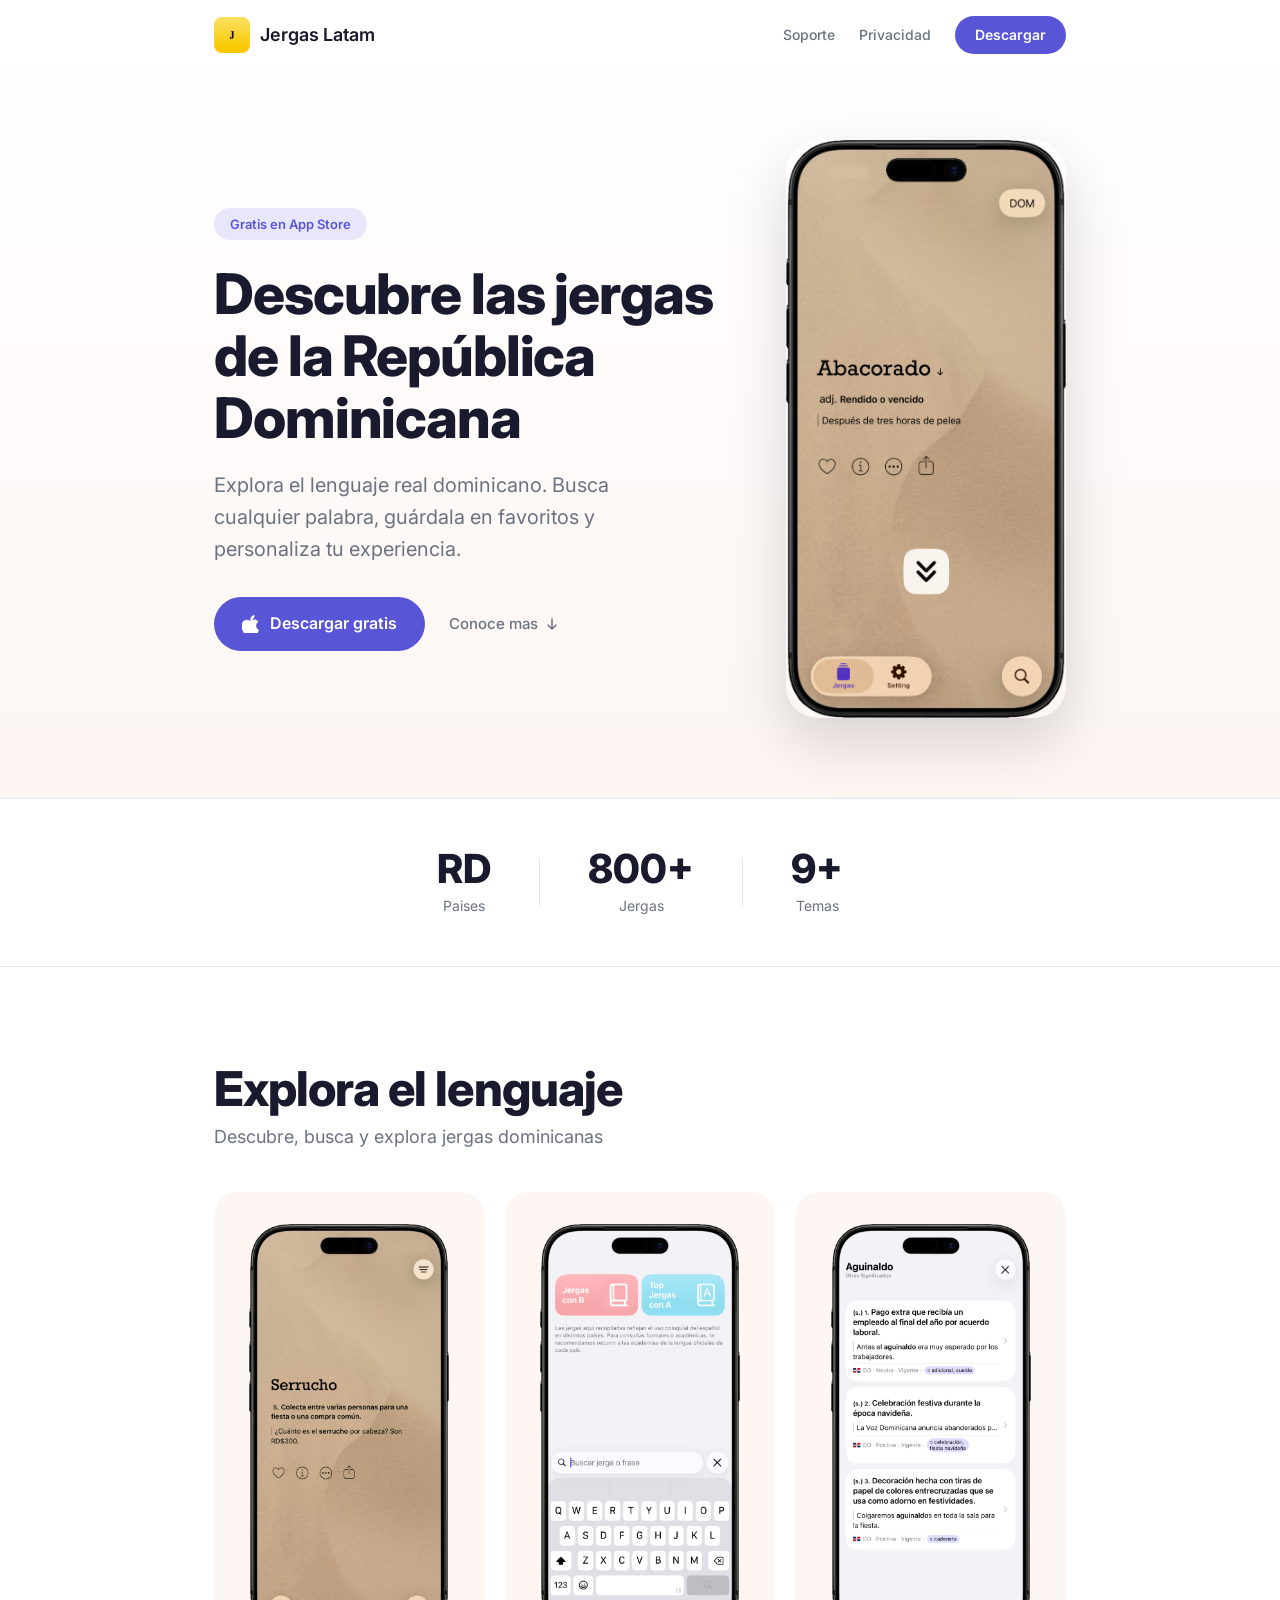
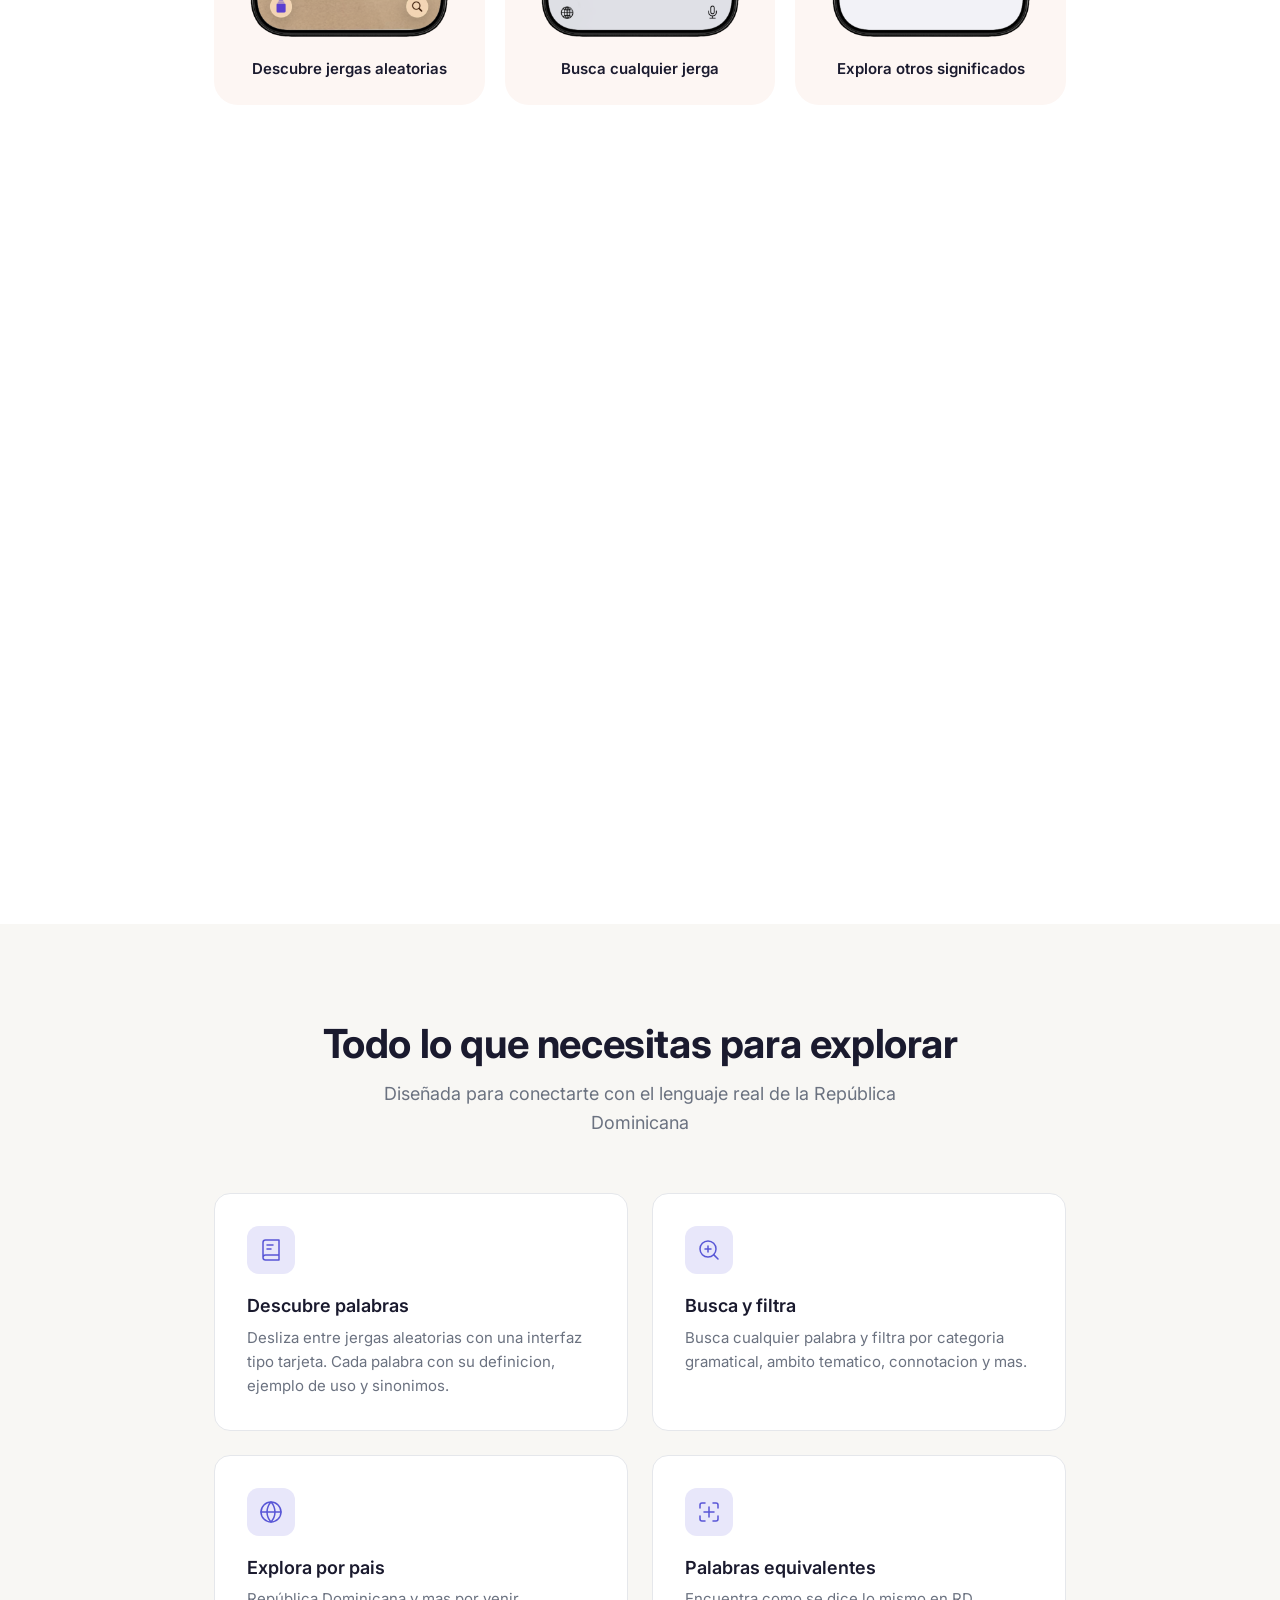
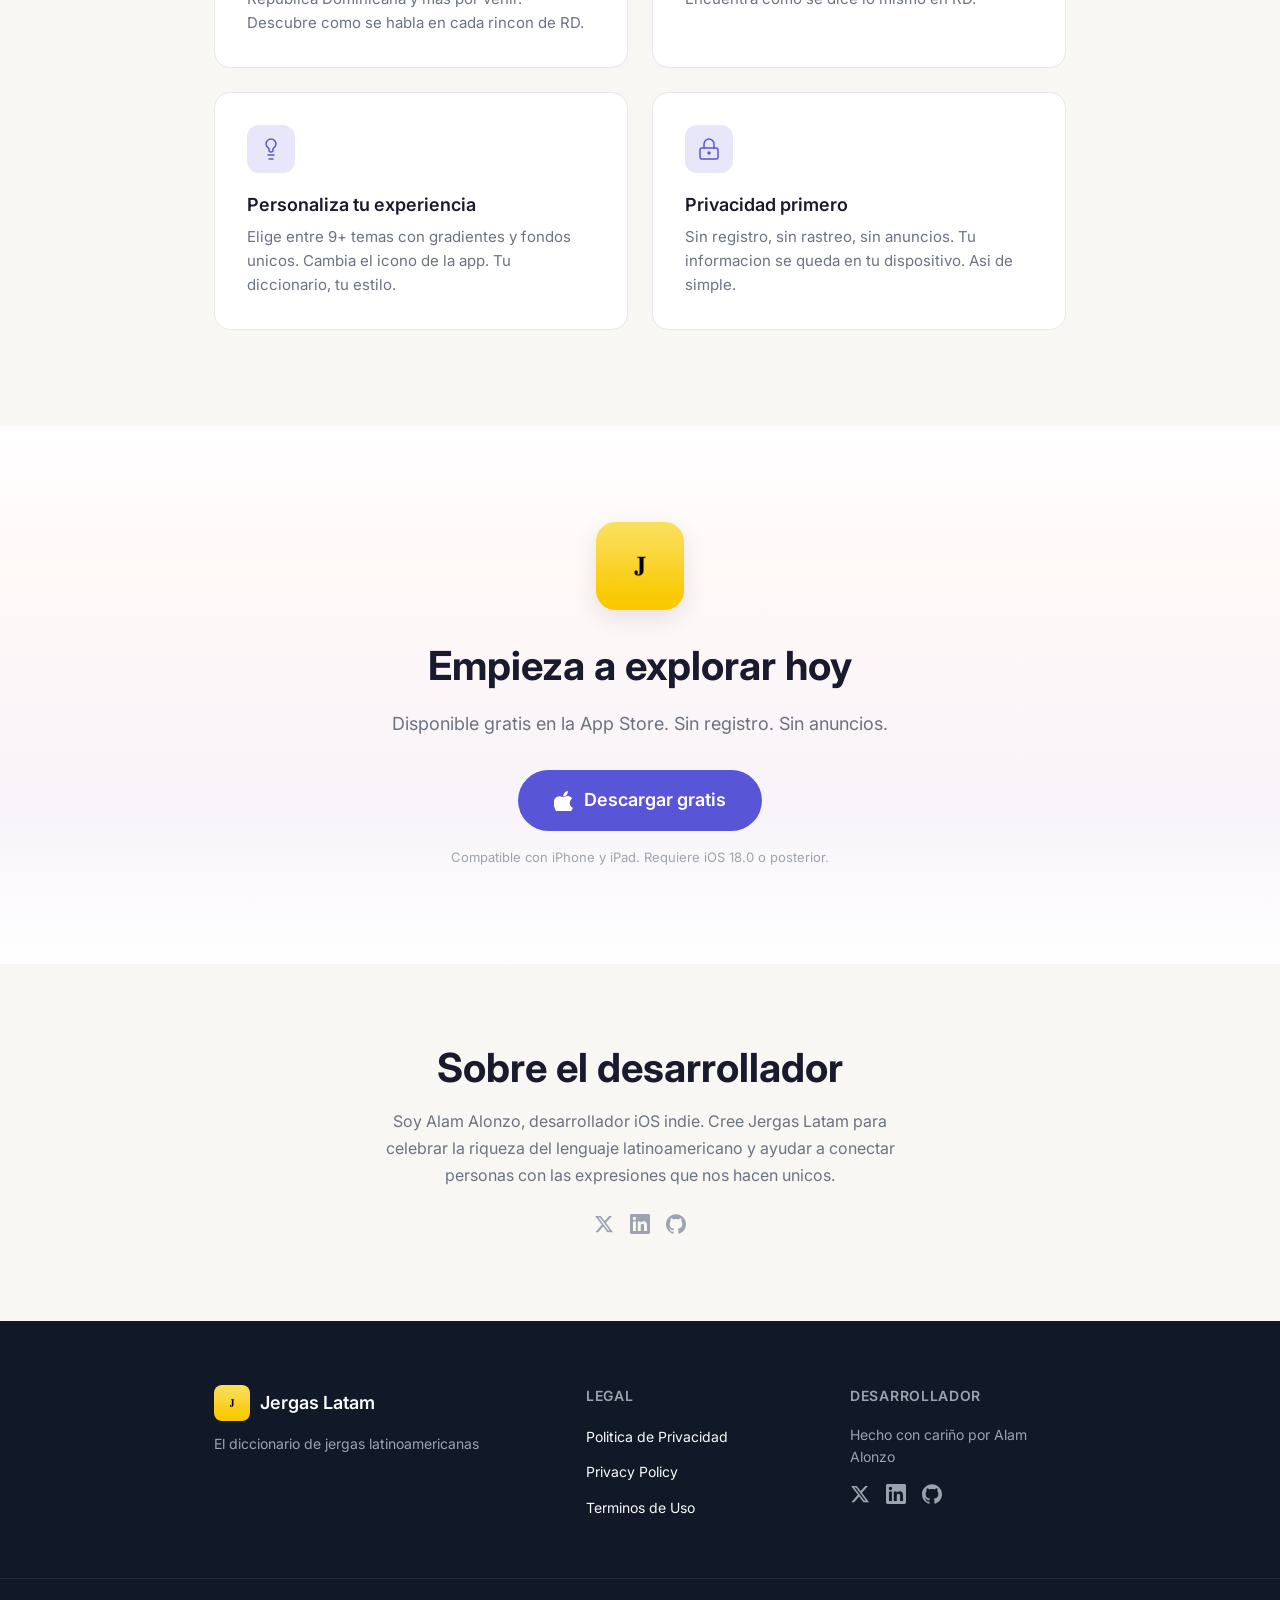
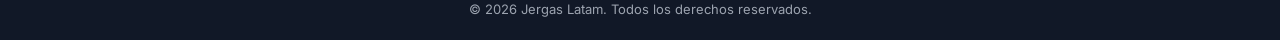
==== index.html @ 72bf976c "Add files via upload" ====
<!DOCTYPE html>
<html lang="es">
<head>
  <meta charset="UTF-8">
  <meta name="viewport" content="width=device-width, initial-scale=1.0">

  <title>Jergas Latam - Diccionario de Jergas Latinoamericanas para iOS</title>
  <meta name="description" content="Descubre las jergas y expresiones de la República Dominicana. Busca, explora y guarda tus palabras favoritas. Gratis en App Store.">
  <meta name="keywords" content="jergas, slang, latinoamerica, diccionario, dominicana, mexico, colombia, espanol, app, iOS">
  <meta name="author" content="Alam Alonzo">
  <link rel="canonical" href="https://jerga.app/">

  <!-- Open Graph -->
  <meta property="og:type" content="website">
  <meta property="og:url" content="https://jerga.app/">
  <meta property="og:title" content="Jergas Latam - Diccionario de Jergas Dominicanas">
  <meta property="og:description" content="Explora las jergas y expresiones de la República Dominicana. Disponible gratis en App Store.">
  <meta property="og:image" content="https://jerga.app/assets/images/app-icon.png">
  <meta property="og:locale" content="es_LA">

  <!-- Twitter Card -->
  <meta name="twitter:card" content="summary_large_image">
  <meta name="twitter:site" content="@AlamAlonzo">
  <meta name="twitter:title" content="Jergas Latam - Diccionario de Jergas Dominicanas">
  <meta name="twitter:description" content="Explora las jergas y expresiones de la República Dominicana.">
  <meta name="twitter:image" content="https://jerga.app/assets/images/app-icon.png">

  <!-- Apple Smart App Banner (reemplazar TU_APP_ID cuando este publicada) -->
  <!-- <meta name="apple-itunes-app" content="app-id=TU_APP_ID"> -->

  <!-- Favicon -->
  <link rel="icon" type="image/png" href="assets/images/favicon.png">
  <link rel="apple-touch-icon" sizes="180x180" href="assets/images/apple-touch-icon.png">

  <!-- Fonts -->
  <link rel="preconnect" href="https://fonts.googleapis.com">
  <link rel="preconnect" href="https://fonts.gstatic.com" crossorigin>
  <link href="https://fonts.googleapis.com/css2?family=Inter:wght@400;500;600;700;800&display=swap" rel="stylesheet">

  <!-- Styles -->
  <link rel="stylesheet" href="assets/css/style.css">

  <!-- JSON-LD Structured Data -->
  <script type="application/ld+json">
  {
    "@context": "https://schema.org",
    "@type": "MobileApplication",
    "name": "Jergas Latam",
    "operatingSystem": "iOS 18.0+",
    "applicationCategory": "EducationApplication",
    "description": "Diccionario de jergas latinoamericanas. Descubre expresiones de Republica Dominicana, Mexico, Colombia y mas.",
    "offers": {
      "@type": "Offer",
      "price": "0",
      "priceCurrency": "USD"
    },
    "author": {
      "@type": "Person",
      "name": "Alam Alonzo"
    }
  }
  </script>
</head>
<body>

  <!-- ===== NAVBAR ===== -->
  <nav class="navbar" id="navbar">
    <div class="container navbar-inner">
      <a href="/" class="nav-brand">
        <img src="assets/images/app-icon.png" alt="Jergas Latam" class="nav-icon">
        <span>Jergas Latam</span>
      </a>
      <div class="nav-right">
        <a href="https://jergaapp.userjot.com/" target="_blank" class="nav-link">Soporte</a>
        <a href="privacy-policy-es.html" class="nav-link">Privacidad</a>
        <a href="#descargar" class="btn btn-primary btn-sm">Descargar</a>
      </div>
    </div>
  </nav>

  <!-- ===== HERO ===== -->
  <section class="hero" id="inicio">
    <div class="container hero-inner">
      <div class="hero-text">
        <span class="badge">Gratis en App Store</span>
        <h1>Descubre las jergas de la República Dominicana</h1>
        <p class="hero-subtitle">
          Explora el lenguaje real dominicano. Busca cualquier palabra, guárdala en favoritos y personaliza tu experiencia.
        </p>
        <div class="hero-cta">
          <a href="#descargar" class="btn-capsule" aria-label="Descargar en App Store">
            <svg width="18" height="18" viewBox="0 0 24 24" fill="currentColor"><path d="M18.9 14.3C18.9 10.8 21.7 9.1 21.8 9c-1.7-2.5-4.3-2.8-5.2-2.9-2.2-.2-4.3 1.3-5.4 1.3s-2.8-1.3-4.7-1.2c-2.4 0-4.6 1.4-5.8 3.6-2.5 4.3-.6 10.7 1.8 14.2 1.2 1.7 2.6 3.6 4.5 3.6 1.8-.1 2.5-1.2 4.6-1.2 2.2 0 2.8 1.2 4.7 1.1 1.9 0 3.2-1.7 4.4-3.5 1.4-2 2-3.9 2-4-.1 0-3.8-1.5-3.8-5.7zM15.3 4.5c1-1.2 1.6-2.9 1.5-4.5-1.4.1-3.1.9-4.1 2.1-1 1.1-1.8 2.8-1.5 4.5 1.5.1 3.1-.8 4.1-2.1z"/></svg>
            Descargar gratis
          </a>
          <a href="#funcionalidades" class="link-secondary">
            Conoce mas
            <svg width="16" height="16" viewBox="0 0 16 16" fill="none"><path d="M8 3v10m0 0l-4-4m4 4l4-4" stroke="currentColor" stroke-width="1.5" stroke-linecap="round" stroke-linejoin="round"/></svg>
          </a>
        </div>
      </div>
      <div class="hero-mockup">
        <img src="Imagenes/web2.png" alt="Pantalla de descubrimiento de jergas dominicanas" class="hero-screenshot">
      </div>
    </div>
  </section>

  <!-- ===== STATS ===== -->
  <section class="stats">
    <div class="container stats-inner">
      <div class="stat">
        <span class="stat-number">RD</span>
        <span class="stat-label">Paises</span>
      </div>
      <div class="stat-divider"></div>
      <div class="stat">
        <span class="stat-number">800+</span>
        <span class="stat-label">Jergas</span>
      </div>
      <div class="stat-divider"></div>
      <div class="stat">
        <span class="stat-number">9+</span>
        <span class="stat-label">Temas</span>
      </div>
    </div>
  </section>

  <!-- ===== SCREENSHOTS ===== -->
  <section class="screenshots" id="capturas">
    <div class="container">
      <!-- Modulo 1 -->
      <div class="screenshot-module fade-in">
        <div class="section-header-left">
          <h2>Explora el lenguaje</h2>
          <p>Descubre, busca y explora jergas dominicanas</p>
        </div>
        <div class="screenshots-row">
          <div class="screenshot-card">
            <img src="Imagenes/web1.png" alt="Pantalla de descubrimiento" class="screenshot-img">
            <p class="screenshot-caption">Descubre jergas aleatorias</p>
          </div>
          <div class="screenshot-card">
            <img src="Imagenes/web7.png" alt="Pantalla de búsqueda" class="screenshot-img">
            <p class="screenshot-caption">Busca cualquier jerga</p>
          </div>
          <div class="screenshot-card">
            <img src="Imagenes/web4.png" alt="Otros significados" class="screenshot-img">
            <p class="screenshot-caption">Explora otros significados</p>
          </div>
        </div>
      </div>

      <!-- Modulo 2 -->
      <div class="screenshot-module fade-in">
        <div class="section-header-left">
          <h2>Hecha a tu medida</h2>
          <p>Personaliza cada detalle de tu experiencia</p>
        </div>
        <div class="screenshots-row">
          <div class="screenshot-card">
            <img src="Imagenes/web5.png" alt="Filtros por categoría" class="screenshot-img">
            <p class="screenshot-caption">Filtra por categoría</p>
          </div>
          <div class="screenshot-card">
            <img src="Imagenes/web3.png" alt="Temas personalizables" class="screenshot-img">
            <p class="screenshot-caption">Personaliza con 9+ temas</p>
          </div>
          <div class="screenshot-card">
            <img src="Imagenes/web6.png" alt="Favoritos" class="screenshot-img">
            <p class="screenshot-caption">Guarda tus jergas favoritas</p>
          </div>
        </div>
      </div>
    </div>
  </section>

  <!-- ===== FEATURES ===== -->
  <section class="features" id="funcionalidades">
    <div class="container">
      <div class="section-header fade-in">
        <h2>Todo lo que necesitas para explorar</h2>
        <p>Diseñada para conectarte con el lenguaje real de la República Dominicana</p>
      </div>
      <div class="features-grid">
        <div class="feature-card fade-in">
          <div class="feature-icon">
            <svg width="24" height="24" viewBox="0 0 24 24" fill="none" stroke="currentColor" stroke-width="1.5" stroke-linecap="round" stroke-linejoin="round"><path d="M4 19.5v-15A2.5 2.5 0 016.5 2H20v20H6.5a2.5 2.5 0 010-5H20"/><path d="M8 7h6"/><path d="M8 11h4"/></svg>
          </div>
          <h3>Descubre palabras</h3>
          <p>Desliza entre jergas aleatorias con una interfaz tipo tarjeta. Cada palabra con su definicion, ejemplo de uso y sinonimos.</p>
        </div>
        <div class="feature-card fade-in">
          <div class="feature-icon">
            <svg width="24" height="24" viewBox="0 0 24 24" fill="none" stroke="currentColor" stroke-width="1.5" stroke-linecap="round" stroke-linejoin="round"><circle cx="11" cy="11" r="8"/><path d="M21 21l-4.35-4.35"/><path d="M11 8v6"/><path d="M8 11h6"/></svg>
          </div>
          <h3>Busca y filtra</h3>
          <p>Busca cualquier palabra y filtra por categoria gramatical, ambito tematico, connotacion y mas.</p>
        </div>
        <div class="feature-card fade-in">
          <div class="feature-icon">
            <svg width="24" height="24" viewBox="0 0 24 24" fill="none" stroke="currentColor" stroke-width="1.5" stroke-linecap="round" stroke-linejoin="round"><circle cx="12" cy="12" r="10"/><path d="M2 12h20"/><path d="M12 2a15.3 15.3 0 014 10 15.3 15.3 0 01-4 10 15.3 15.3 0 01-4-10 15.3 15.3 0 014-10z"/></svg>
          </div>
          <h3>Explora por pais</h3>
          <p>República Dominicana y mas por venir. Descubre como se habla en cada rincon de RD.</p>
        </div>
        <div class="feature-card fade-in">
          <div class="feature-icon">
            <svg width="24" height="24" viewBox="0 0 24 24" fill="none" stroke="currentColor" stroke-width="1.5" stroke-linecap="round" stroke-linejoin="round"><path d="M8 3H5a2 2 0 00-2 2v3"/><path d="M21 8V5a2 2 0 00-2-2h-3"/><path d="M3 16v3a2 2 0 002 2h3"/><path d="M16 21h3a2 2 0 002-2v-3"/><path d="M7 12h10"/><path d="M12 7v10"/></svg>
          </div>
          <h3>Palabras equivalentes</h3>
          <p>Encuentra como se dice lo mismo en RD.</p>
        </div>
        <div class="feature-card fade-in">
          <div class="feature-icon">
            <svg width="24" height="24" viewBox="0 0 24 24" fill="none" stroke="currentColor" stroke-width="1.5" stroke-linecap="round" stroke-linejoin="round"><path d="M12 2a5 5 0 015 5c0 2-1.5 3.5-3 4.5V13a2 2 0 01-4 0v-1.5C8.5 10.5 7 9 7 7a5 5 0 015-5z"/><path d="M9 18h6"/><path d="M10 22h4"/></svg>
          </div>
          <h3>Personaliza tu experiencia</h3>
          <p>Elige entre 9+ temas con gradientes y fondos unicos. Cambia el icono de la app. Tu diccionario, tu estilo.</p>
        </div>
        <div class="feature-card fade-in">
          <div class="feature-icon">
            <svg width="24" height="24" viewBox="0 0 24 24" fill="none" stroke="currentColor" stroke-width="1.5" stroke-linecap="round" stroke-linejoin="round"><rect x="3" y="11" width="18" height="11" rx="2" ry="2"/><path d="M7 11V7a5 5 0 0110 0v4"/><circle cx="12" cy="16" r="1"/></svg>
          </div>
          <h3>Privacidad primero</h3>
          <p>Sin registro, sin rastreo, sin anuncios. Tu informacion se queda en tu dispositivo. Asi de simple.</p>
        </div>
      </div>
    </div>
  </section>

  <!-- ===== CTA ===== -->
  <section class="cta" id="descargar">
    <div class="container cta-inner fade-in">
      <img src="assets/images/app-icon.png" alt="Jergas Latam" class="cta-icon">
      <h2>Empieza a explorar hoy</h2>
      <p>Disponible gratis en la App Store. Sin registro. Sin anuncios.</p>
      <a href="#" class="btn-capsule btn-capsule-lg" aria-label="Descargar en App Store">
        <svg width="20" height="20" viewBox="0 0 24 24" fill="currentColor"><path d="M18.9 14.3C18.9 10.8 21.7 9.1 21.8 9c-1.7-2.5-4.3-2.8-5.2-2.9-2.2-.2-4.3 1.3-5.4 1.3s-2.8-1.3-4.7-1.2c-2.4 0-4.6 1.4-5.8 3.6-2.5 4.3-.6 10.7 1.8 14.2 1.2 1.7 2.6 3.6 4.5 3.6 1.8-.1 2.5-1.2 4.6-1.2 2.2 0 2.8 1.2 4.7 1.1 1.9 0 3.2-1.7 4.4-3.5 1.4-2 2-3.9 2-4-.1 0-3.8-1.5-3.8-5.7zM15.3 4.5c1-1.2 1.6-2.9 1.5-4.5-1.4.1-3.1.9-4.1 2.1-1 1.1-1.8 2.8-1.5 4.5 1.5.1 3.1-.8 4.1-2.1z"/></svg>
        Descargar gratis
      </a>
      <small>Compatible con iPhone y iPad. Requiere iOS 18.0 o posterior.</small>
    </div>
  </section>

  <!-- ===== DEVELOPER ===== -->
  <section class="developer">
    <div class="container developer-inner">
      <h2>Sobre el desarrollador</h2>
      <p>Soy Alam Alonzo, desarrollador iOS indie. Cree Jergas Latam para
         celebrar la riqueza del lenguaje latinoamericano y ayudar a
         conectar personas con las expresiones que nos hacen unicos.</p>
      <div class="social-links developer-social">
        <a href="https://x.com/AlamAlonzo" target="_blank" rel="noopener" aria-label="Twitter">
          <svg width="20" height="20" viewBox="0 0 24 24" fill="currentColor"><path d="M18.244 2.25h3.308l-7.227 8.26 8.502 11.24H16.17l-5.214-6.817L4.99 21.75H1.68l7.73-8.835L1.254 2.25H8.08l4.713 6.231zm-1.161 17.52h1.833L7.084 4.126H5.117z"/></svg>
        </a>
        <a href="https://www.linkedin.com/in/alamalonzo/" target="_blank" rel="noopener" aria-label="LinkedIn">
          <svg width="20" height="20" viewBox="0 0 24 24" fill="currentColor"><path d="M20.447 20.452h-3.554v-5.569c0-1.328-.027-3.037-1.852-3.037-1.853 0-2.136 1.445-2.136 2.939v5.667H9.351V9h3.414v1.561h.046c.477-.9 1.637-1.85 3.37-1.85 3.601 0 4.267 2.37 4.267 5.455v6.286zM5.337 7.433a2.062 2.062 0 01-2.063-2.065 2.064 2.064 0 112.063 2.065zm1.782 13.019H3.555V9h3.564v11.452zM22.225 0H1.771C.792 0 0 .774 0 1.729v20.542C0 23.227.792 24 1.771 24h20.451C23.2 24 24 23.227 24 22.271V1.729C24 .774 23.2 0 22.222 0h.003z"/></svg>
        </a>
        <a href="https://github.com/alamalonzo" target="_blank" rel="noopener" aria-label="GitHub">
          <svg width="20" height="20" viewBox="0 0 24 24" fill="currentColor"><path d="M12 .297c-6.63 0-12 5.373-12 12 0 5.303 3.438 9.8 8.205 11.385.6.113.82-.258.82-.577 0-.285-.01-1.04-.015-2.04-3.338.724-4.042-1.61-4.042-1.61C4.422 18.07 3.633 17.7 3.633 17.7c-1.087-.744.084-.729.084-.729 1.205.084 1.838 1.236 1.838 1.236 1.07 1.835 2.809 1.305 3.495.998.108-.776.417-1.305.76-1.605-2.665-.3-5.466-1.332-5.466-5.93 0-1.31.465-2.38 1.235-3.22-.135-.303-.54-1.523.105-3.176 0 0 1.005-.322 3.3 1.23.96-.267 1.98-.399 3-.405 1.02.006 2.04.138 3 .405 2.28-1.552 3.285-1.23 3.285-1.23.645 1.653.24 2.873.12 3.176.765.84 1.23 1.91 1.23 3.22 0 4.61-2.805 5.625-5.475 5.92.42.36.81 1.096.81 2.22 0 1.606-.015 2.896-.015 3.286 0 .315.21.69.825.57C20.565 22.092 24 17.592 24 12.297c0-6.627-5.373-12-12-12"/></svg>
        </a>
      </div>
    </div>
  </section>

  <!-- ===== FOOTER ===== -->
  <footer class="footer">
    <div class="container footer-inner">
      <div class="footer-col footer-brand">
        <div class="footer-logo">
          <img src="assets/images/app-icon.png" alt="Jergas Latam" class="footer-icon">
          <span>Jergas Latam</span>
        </div>
        <p>El diccionario de jergas latinoamericanas</p>
      </div>
      <div class="footer-col">
        <h4>Legal</h4>
        <ul>
          <li><a href="privacy-policy-es.html">Politica de Privacidad</a></li>
          <li><a href="privacy-policy.html">Privacy Policy</a></li>
          <li><a href="https://www.apple.com/legal/internet-services/itunes/dev/stdeula/" target="_blank" rel="noopener">Terminos de Uso</a></li>
        </ul>
      </div>
      <div class="footer-col">
        <h4>Desarrollador</h4>
        <p class="footer-dev">Hecho con cariño por Alam Alonzo</p>
        <div class="social-links">
          <a href="https://x.com/AlamAlonzo" target="_blank" rel="noopener" aria-label="Twitter">
            <svg width="20" height="20" viewBox="0 0 24 24" fill="currentColor"><path d="M18.244 2.25h3.308l-7.227 8.26 8.502 11.24H16.17l-5.214-6.817L4.99 21.75H1.68l7.73-8.835L1.254 2.25H8.08l4.713 6.231zm-1.161 17.52h1.833L7.084 4.126H5.117z"/></svg>
          </a>
          <a href="https://www.linkedin.com/in/alamalonzo/" target="_blank" rel="noopener" aria-label="LinkedIn">
            <svg width="20" height="20" viewBox="0 0 24 24" fill="currentColor"><path d="M20.447 20.452h-3.554v-5.569c0-1.328-.027-3.037-1.852-3.037-1.853 0-2.136 1.445-2.136 2.939v5.667H9.351V9h3.414v1.561h.046c.477-.9 1.637-1.85 3.37-1.85 3.601 0 4.267 2.37 4.267 5.455v6.286zM5.337 7.433a2.062 2.062 0 01-2.063-2.065 2.064 2.064 0 112.063 2.065zm1.782 13.019H3.555V9h3.564v11.452zM22.225 0H1.771C.792 0 0 .774 0 1.729v20.542C0 23.227.792 24 1.771 24h20.451C23.2 24 24 23.227 24 22.271V1.729C24 .774 23.2 0 22.222 0h.003z"/></svg>
          </a>
          <a href="https://github.com/alamalonzo" target="_blank" rel="noopener" aria-label="GitHub">
            <svg width="20" height="20" viewBox="0 0 24 24" fill="currentColor"><path d="M12 .297c-6.63 0-12 5.373-12 12 0 5.303 3.438 9.8 8.205 11.385.6.113.82-.258.82-.577 0-.285-.01-1.04-.015-2.04-3.338.724-4.042-1.61-4.042-1.61C4.422 18.07 3.633 17.7 3.633 17.7c-1.087-.744.084-.729.084-.729 1.205.084 1.838 1.236 1.838 1.236 1.07 1.835 2.809 1.305 3.495.998.108-.776.417-1.305.76-1.605-2.665-.3-5.466-1.332-5.466-5.93 0-1.31.465-2.38 1.235-3.22-.135-.303-.54-1.523.105-3.176 0 0 1.005-.322 3.3 1.23.96-.267 1.98-.399 3-.405 1.02.006 2.04.138 3 .405 2.28-1.552 3.285-1.23 3.285-1.23.645 1.653.24 2.873.12 3.176.765.84 1.23 1.91 1.23 3.22 0 4.61-2.805 5.625-5.475 5.92.42.36.81 1.096.81 2.22 0 1.606-.015 2.896-.015 3.286 0 .315.21.69.825.57C20.565 22.092 24 17.592 24 12.297c0-6.627-5.373-12-12-12"/></svg>
          </a>
        </div>
      </div>
    </div>
    <div class="footer-bottom">
      <div class="container">
        <p>&copy; 2026 Jergas Latam. Todos los derechos reservados.</p>
      </div>
    </div>
  </footer>

  <script src="assets/js/main.js"></script>
</body>
</html>
---- assets/css/style.css ----
/* ===== RESET & BASE ===== */
*, *::before, *::after {
  margin: 0;
  padding: 0;
  box-sizing: border-box;
}

/* ===== DESIGN TOKENS ===== */
:root {
  --color-primary: #5856D6;
  --color-primary-dark: #4240A0;
  --color-primary-light: #E8E7FA;
  --color-bg-main: #FFFFFF;
  --color-bg-warm: #FDF6F3;
  --color-bg-section: #F8F7F4;
  --color-bg-footer: #111827;
  --color-text-primary: #1A1A2E;
  --color-text-secondary: #6B7280;
  --color-text-tertiary: #9CA3AF;
  --color-text-on-dark: #F9FAFB;
  --color-border: #E5E7EB;
  --color-shadow: rgba(0, 0, 0, 0.06);
  --radius-sm: 8px;
  --radius-md: 12px;
  --radius-lg: 16px;
  --radius-xl: 24px;
  --radius-pill: 9999px;
  --max-width: 900px;
}

html {
  scroll-behavior: smooth;
}

body {
  font-family: 'Inter', -apple-system, BlinkMacSystemFont, 'Segoe UI', sans-serif;
  color: var(--color-text-primary);
  background: var(--color-bg-main);
  line-height: 1.6;
  -webkit-font-smoothing: antialiased;
  -moz-osx-font-smoothing: grayscale;
}

img {
  max-width: 100%;
  display: block;
}

a {
  color: inherit;
  text-decoration: none;
}

ul {
  list-style: none;
}

.container {
  max-width: var(--max-width);
  margin: 0 auto;
  padding: 0 24px;
}

/* ===== NAVBAR ===== */
.navbar {
  position: fixed;
  top: 0;
  left: 0;
  right: 0;
  z-index: 100;
  padding: 16px 0;
  background: rgba(255, 255, 255, 0.8);
  -webkit-backdrop-filter: blur(8px);
  backdrop-filter: blur(8px);
  transition: background-color 0.3s, box-shadow 0.3s, padding 0.3s;
}

.navbar.scrolled {
  background: rgba(255, 255, 255, 0.95);
  backdrop-filter: blur(12px);
  -webkit-backdrop-filter: blur(12px);
  box-shadow: 0 1px 3px var(--color-shadow);
  padding: 12px 0;
}

.navbar-inner {
  display: flex;
  align-items: center;
  justify-content: space-between;
}

.nav-brand {
  display: flex;
  align-items: center;
  gap: 10px;
  font-weight: 600;
  font-size: 18px;
}

.nav-icon {
  width: 36px;
  height: 36px;
  border-radius: 8px;
}

.nav-right {
  display: flex;
  align-items: center;
  gap: 24px;
}

.nav-link {
  font-size: 14px;
  font-weight: 500;
  color: var(--color-text-secondary);
  transition: color 0.2s;
}

.nav-link:hover {
  color: var(--color-primary);
}

/* ===== BUTTONS ===== */
.btn {
  display: inline-flex;
  align-items: center;
  justify-content: center;
  font-family: inherit;
  font-weight: 600;
  border: none;
  cursor: pointer;
  transition: all 0.2s ease;
}

.btn-primary {
  background: var(--color-primary);
  color: #fff;
  border-radius: var(--radius-pill);
}

.btn-primary:hover {
  background: var(--color-primary-dark);
  transform: translateY(-1px);
  box-shadow: 0 4px 12px rgba(88, 86, 214, 0.3);
}

.btn-sm {
  padding: 8px 20px;
  font-size: 14px;
}

/* ===== HERO ===== */
.hero {
  padding: 140px 0 80px;
  background: linear-gradient(180deg, var(--color-bg-main) 0%, var(--color-bg-warm) 100%);
  overflow: hidden;
}

.hero-inner {
  display: flex;
  align-items: center;
  gap: 64px;
}

.hero-text {
  flex: 1;
  min-width: 0;
}

.badge {
  display: inline-block;
  padding: 6px 16px;
  background: var(--color-primary-light);
  color: var(--color-primary);
  font-size: 13px;
  font-weight: 600;
  border-radius: var(--radius-pill);
  margin-bottom: 24px;
}

.hero h1 {
  font-size: clamp(36px, 5vw, 56px);
  font-weight: 800;
  line-height: 1.1;
  letter-spacing: -0.02em;
  margin-bottom: 20px;
  color: var(--color-text-primary);
}

.hero-subtitle {
  font-size: clamp(16px, 2vw, 20px);
  color: var(--color-text-secondary);
  line-height: 1.6;
  margin-bottom: 32px;
  max-width: 480px;
}

.hero-cta {
  display: flex;
  align-items: center;
  gap: 24px;
}

.btn-capsule {
  display: inline-flex;
  align-items: center;
  gap: 10px;
  padding: 14px 28px;
  background: var(--color-primary);
  color: #fff;
  font-family: inherit;
  font-size: 16px;
  font-weight: 600;
  border-radius: var(--radius-pill);
  transition: transform 0.2s ease, box-shadow 0.2s ease, background 0.2s ease;
}

.btn-capsule:hover {
  background: var(--color-primary-dark);
  transform: translateY(-2px);
  box-shadow: 0 8px 24px rgba(88, 86, 214, 0.35);
}

.btn-capsule-lg {
  padding: 16px 36px;
  font-size: 18px;
}

.link-secondary {
  display: inline-flex;
  align-items: center;
  gap: 6px;
  color: var(--color-text-secondary);
  font-weight: 500;
  font-size: 15px;
  transition: color 0.2s;
}

.link-secondary:hover {
  color: var(--color-primary);
}

/* Phone Mockup */
.hero-mockup {
  flex-shrink: 0;
}

.hero-screenshot {
  width: 280px;
  border-radius: 32px;
  box-shadow: 0 25px 60px rgba(0, 0, 0, 0.15);
}

.phone-frame {
  width: 280px;
  height: 570px;
  background: #1A1A2E;
  border-radius: 40px;
  padding: 12px;
  position: relative;
  box-shadow: 0 25px 60px rgba(0, 0, 0, 0.15), 0 0 0 1px rgba(255, 255, 255, 0.1) inset;
}

.phone-frame-sm {
  width: 220px;
  height: 450px;
  border-radius: 32px;
  padding: 10px;
}

.phone-notch {
  width: 100px;
  height: 28px;
  background: #1A1A2E;
  border-radius: 0 0 16px 16px;
  position: absolute;
  top: 12px;
  left: 50%;
  transform: translateX(-50%);
  z-index: 2;
}

.phone-frame-sm .phone-notch {
  width: 80px;
  height: 22px;
  border-radius: 0 0 12px 12px;
  top: 10px;
}

.phone-screen {
  width: 100%;
  height: 100%;
  border-radius: 30px;
  overflow: hidden;
  position: relative;
}

.phone-frame-sm .phone-screen {
  border-radius: 24px;
}

.phone-screen img {
  width: 100%;
  height: 100%;
  object-fit: cover;
  border-radius: inherit;
}

/* Placeholder screens */
.placeholder-screen {
  width: 100%;
  height: 100%;
  display: flex;
  align-items: center;
  justify-content: center;
  background: linear-gradient(180deg,
    rgb(173, 209, 230) 0%,
    rgb(217, 209, 224) 40%,
    rgb(237, 217, 209) 70%,
    rgb(230, 191, 173) 100%);
}

.placeholder-card {
  background: rgba(255, 255, 255, 0.85);
  backdrop-filter: blur(8px);
  border-radius: 20px;
  padding: 32px 24px;
  text-align: center;
  width: 80%;
  box-shadow: 0 8px 32px rgba(0, 0, 0, 0.08);
}

.placeholder-flag {
  font-size: 32px;
  display: block;
  margin-bottom: 12px;
}

.placeholder-word {
  display: block;
  font-size: 28px;
  font-weight: 800;
  color: var(--color-text-primary);
  margin-bottom: 8px;
}

.placeholder-def {
  display: block;
  font-size: 13px;
  color: var(--color-text-secondary);
  line-height: 1.4;
}

.placeholder-label {
  background: rgba(255, 255, 255, 0.9);
  backdrop-filter: blur(8px);
  padding: 10px 24px;
  border-radius: var(--radius-md);
  font-weight: 600;
  font-size: 14px;
  color: var(--color-text-primary);
  box-shadow: 0 4px 12px rgba(0, 0, 0, 0.06);
}

.placeholder-gradient-1 {
  background: linear-gradient(180deg,
    rgb(173, 209, 230) 0%, rgb(217, 209, 224) 40%,
    rgb(237, 217, 209) 70%, rgb(230, 191, 173) 100%);
}

.placeholder-gradient-2 {
  background: linear-gradient(135deg,
    rgb(255, 227, 214) 0%, rgb(255, 156, 143) 25%,
    rgb(224, 89, 122) 55%, rgb(92, 41, 74) 100%);
}

.placeholder-gradient-3 {
  background: linear-gradient(180deg,
    rgb(245, 242, 232) 0%, rgb(235, 199, 204) 30%,
    rgb(194, 140, 163) 55%, rgb(115, 122, 140) 75%,
    rgb(38, 64, 82) 100%);
}

.placeholder-gradient-4 {
  background: linear-gradient(180deg,
    rgb(255, 232, 230) 0%, rgb(255, 204, 209) 35%,
    rgb(230, 217, 235) 65%, rgb(209, 230, 245) 100%);
}

.placeholder-gradient-5 {
  background: linear-gradient(180deg,
    rgb(209, 235, 230) 0%, rgb(173, 209, 200) 40%,
    rgb(140, 180, 170) 70%, rgb(80, 120, 110) 100%);
}

.placeholder-gradient-6 {
  background: linear-gradient(180deg,
    rgb(255, 240, 220) 0%, rgb(255, 210, 170) 40%,
    rgb(240, 180, 140) 70%, rgb(200, 140, 100) 100%);
}

/* ===== STATS ===== */
.stats {
  padding: 48px 0;
  background: var(--color-bg-main);
  border-top: 1px solid var(--color-border);
  border-bottom: 1px solid var(--color-border);
}

.stats-inner {
  display: flex;
  align-items: center;
  justify-content: center;
  gap: 48px;
}

.stat {
  text-align: center;
}

.stat-number {
  display: block;
  font-size: clamp(28px, 4vw, 40px);
  font-weight: 800;
  color: var(--color-text-primary);
  line-height: 1.1;
}

.stat-label {
  display: block;
  font-size: 14px;
  color: var(--color-text-secondary);
  margin-top: 4px;
}

.stat-divider {
  width: 1px;
  height: 48px;
  background: var(--color-border);
}

/* ===== SECTION HEADER ===== */
.section-header {
  text-align: center;
  margin-bottom: 56px;
}

.section-header h2 {
  font-size: clamp(28px, 4vw, 40px);
  font-weight: 700;
  line-height: 1.2;
  letter-spacing: -0.01em;
  margin-bottom: 12px;
}

.section-header p {
  font-size: clamp(15px, 1.5vw, 18px);
  color: var(--color-text-secondary);
  max-width: 540px;
  margin: 0 auto;
}

/* ===== FEATURES ===== */
.features {
  padding: 96px 0;
  background: var(--color-bg-section);
}

.features-grid {
  display: grid;
  grid-template-columns: repeat(2, 1fr);
  gap: 24px;
}

.feature-card {
  background: var(--color-bg-main);
  border: 1px solid var(--color-border);
  border-radius: var(--radius-lg);
  padding: 32px;
  transition: transform 0.2s ease, box-shadow 0.2s ease;
}

.feature-card:hover {
  transform: translateY(-4px);
  box-shadow: 0 12px 32px var(--color-shadow);
}

.feature-icon {
  width: 48px;
  height: 48px;
  display: flex;
  align-items: center;
  justify-content: center;
  background: var(--color-primary-light);
  color: var(--color-primary);
  border-radius: var(--radius-md);
  margin-bottom: 20px;
}

.feature-card h3 {
  font-size: 18px;
  font-weight: 600;
  margin-bottom: 8px;
  line-height: 1.3;
}

.feature-card p {
  font-size: 15px;
  color: var(--color-text-secondary);
  line-height: 1.6;
}

/* ===== SECTION HEADER LEFT ===== */
.section-header-left {
  text-align: left;
  margin-bottom: 40px;
}

.section-header-left h2 {
  font-size: clamp(32px, 5vw, 48px);
  font-weight: 800;
  line-height: 1.1;
  letter-spacing: -0.02em;
  margin-bottom: 8px;
}

.section-header-left p {
  font-size: clamp(15px, 1.5vw, 18px);
  color: var(--color-text-secondary);
}

/* ===== SCREENSHOTS ===== */
.screenshots {
  padding: 96px 0;
  background: var(--color-bg-main);
}

.screenshot-module {
  margin-bottom: 80px;
}

.screenshot-module:last-child {
  margin-bottom: 0;
}

.screenshots-row {
  display: grid;
  grid-template-columns: repeat(3, 1fr);
  gap: 20px;
}

.screenshot-card {
  background: var(--color-bg-warm);
  border-radius: var(--radius-xl);
  padding: 32px 24px 24px;
  display: flex;
  flex-direction: column;
  align-items: center;
}

.screenshot-card .phone-frame-sm {
  width: 100%;
  max-width: 200px;
  height: auto;
  aspect-ratio: 220 / 450;
}

.screenshot-img {
  width: 100%;
  max-width: 200px;
  border-radius: 24px;
}

.screenshot-caption {
  text-align: center;
  font-size: 15px;
  font-weight: 600;
  color: var(--color-text-primary);
  margin-top: 20px;
}

/* ===== CTA ===== */
.cta {
  padding: 96px 0;
  background: linear-gradient(180deg,
    var(--color-bg-main) 0%,
    rgba(255, 232, 230, 0.3) 30%,
    rgba(230, 217, 235, 0.3) 70%,
    var(--color-bg-main) 100%);
}

.cta-inner {
  text-align: center;
}

.cta-icon {
  width: 88px;
  height: 88px;
  border-radius: 22%;
  margin: 0 auto 24px;
  box-shadow: 0 8px 24px rgba(0, 0, 0, 0.1);
}

.cta h2 {
  font-size: clamp(28px, 4vw, 40px);
  font-weight: 700;
  margin-bottom: 12px;
}

.cta p {
  font-size: 18px;
  color: var(--color-text-secondary);
  margin-bottom: 32px;
}

.cta small {
  display: block;
  margin-top: 16px;
  font-size: 13px;
  color: var(--color-text-tertiary);
}

/* ===== DEVELOPER ===== */
.developer {
  padding: 80px 0;
  background: var(--color-bg-section);
}

.developer-inner {
  text-align: center;
  max-width: 600px;
  margin: 0 auto;
}

.developer-inner h2 {
  font-size: clamp(28px, 4vw, 40px);
  font-weight: 700;
  line-height: 1.2;
  margin-bottom: 16px;
}

.developer-inner p {
  font-size: 16px;
  color: var(--color-text-secondary);
  line-height: 1.7;
  margin-bottom: 24px;
}

.developer-social {
  justify-content: center;
  color: var(--color-text-secondary);
}

.developer-social a:hover {
  color: var(--color-primary);
}

/* ===== FOOTER ===== */
.footer {
  background: var(--color-bg-footer);
  color: var(--color-text-on-dark);
  padding-top: 64px;
}

.footer-inner {
  display: grid;
  grid-template-columns: 1.5fr 1fr 1fr;
  gap: 48px;
  padding-bottom: 48px;
}

.footer-logo {
  display: flex;
  align-items: center;
  gap: 10px;
  font-weight: 600;
  font-size: 18px;
  margin-bottom: 12px;
}

.footer-icon {
  width: 36px;
  height: 36px;
  border-radius: 8px;
}

.footer-col p {
  font-size: 14px;
  color: var(--color-text-tertiary);
  line-height: 1.6;
}

.footer-col h4 {
  font-size: 14px;
  font-weight: 600;
  text-transform: uppercase;
  letter-spacing: 0.05em;
  color: var(--color-text-tertiary);
  margin-bottom: 16px;
}

.footer-col ul li {
  margin-bottom: 10px;
}

.footer-col ul a {
  font-size: 14px;
  color: var(--color-text-on-dark);
  transition: color 0.2s;
}

.footer-col ul a:hover {
  color: var(--color-primary);
}

.footer-dev {
  margin-bottom: 16px;
}

.social-links {
  display: flex;
  gap: 16px;
}

.social-links a {
  color: var(--color-text-tertiary);
  transition: color 0.2s;
}

.social-links a:hover {
  color: var(--color-text-on-dark);
}

.footer-bottom {
  border-top: 1px solid rgba(255, 255, 255, 0.08);
  padding: 20px 0;
}

.footer-bottom p {
  font-size: 13px;
  color: var(--color-text-tertiary);
  text-align: center;
}

/* ===== POLICY PAGES ===== */
.policy-content {
  padding: 120px 0 80px;
  min-height: 60vh;
}

.policy-content h1 {
  font-size: clamp(32px, 5vw, 48px);
  font-weight: 800;
  line-height: 1.1;
  letter-spacing: -0.02em;
  margin-bottom: 8px;
}

.policy-meta {
  font-size: 15px;
  color: var(--color-text-secondary);
  margin-bottom: 48px;
  padding-bottom: 32px;
  border-bottom: 1px solid var(--color-border);
}

.policy-content section {
  margin-bottom: 40px;
}

.policy-content h2 {
  font-size: clamp(20px, 3vw, 26px);
  font-weight: 700;
  margin-bottom: 16px;
  line-height: 1.3;
}

.policy-content h3 {
  font-size: 17px;
  font-weight: 600;
  margin-top: 24px;
  margin-bottom: 12px;
}

.policy-content p {
  font-size: 15px;
  color: var(--color-text-secondary);
  line-height: 1.7;
  margin-bottom: 12px;
}

.policy-content ul {
  list-style: disc;
  padding-left: 24px;
  margin-bottom: 16px;
}

.policy-content ul li {
  font-size: 15px;
  color: var(--color-text-secondary);
  line-height: 1.7;
  margin-bottom: 8px;
}

.policy-content a {
  color: var(--color-primary);
  text-decoration: underline;
  text-underline-offset: 2px;
}

.policy-content a:hover {
  color: var(--color-primary-dark);
}

.policy-table-wrap {
  overflow-x: auto;
  margin-bottom: 16px;
}

.policy-content table {
  width: 100%;
  border-collapse: collapse;
  font-size: 14px;
}

.policy-content th {
  text-align: left;
  font-weight: 600;
  color: var(--color-text-primary);
  padding: 12px 16px;
  background: var(--color-bg-section);
  border-bottom: 2px solid var(--color-border);
}

.policy-content td {
  padding: 12px 16px;
  color: var(--color-text-secondary);
  border-bottom: 1px solid var(--color-border);
  line-height: 1.5;
}

.policy-effective {
  margin-top: 48px;
  padding-top: 32px;
  border-top: 1px solid var(--color-border);
  font-size: 14px;
  color: var(--color-text-tertiary);
}

/* ===== ANIMATIONS ===== */
.fade-in {
  opacity: 0;
  transform: translateY(20px);
  transition: opacity 0.6s ease, transform 0.6s ease;
}

.fade-in.visible {
  opacity: 1;
  transform: translateY(0);
}

/* ===== RESPONSIVE ===== */

/* Tablet */
@media (max-width: 1024px) {
  .hero-inner {
    gap: 40px;
  }

  .hero-screenshot {
    width: 240px;
  }

  .features-grid {
    gap: 20px;
  }

  .feature-card {
    padding: 24px;
  }

  .footer-inner {
    grid-template-columns: 1fr 1fr;
    gap: 36px;
  }

  .footer-brand {
    grid-column: 1 / -1;
  }
}

/* Mobile */
@media (max-width: 768px) {
  .hero {
    padding: 120px 0 60px;
  }

  .hero-inner {
    flex-direction: column;
    text-align: center;
    gap: 48px;
  }

  .hero-subtitle {
    max-width: 100%;
  }

  .hero-cta {
    justify-content: center;
    flex-wrap: wrap;
  }

  .hero-screenshot {
    width: 240px;
  }

  .features {
    padding: 64px 0;
  }

  .features-grid {
    grid-template-columns: 1fr;
  }

  .screenshots {
    padding: 64px 0;
  }

  .screenshots-row {
    grid-template-columns: 1fr;
    gap: 16px;
  }

  .screenshot-img {
    max-width: 180px;
  }

  .stats-inner {
    gap: 24px;
  }

  .stat-divider {
    height: 36px;
  }

  .cta {
    padding: 64px 0;
  }

  .footer-inner {
    grid-template-columns: 1fr;
    gap: 32px;
  }

  .footer-brand {
    grid-column: auto;
  }

  .section-header {
    margin-bottom: 40px;
  }
}

/* Small mobile */
@media (max-width: 480px) {
  .container {
    padding: 0 16px;
  }

  .hero {
    padding: 110px 0 48px;
  }

  .hero-screenshot {
    width: 200px;
  }

  .stats-inner {
    gap: 16px;
  }

  .stat-number {
    font-size: 24px;
  }

}
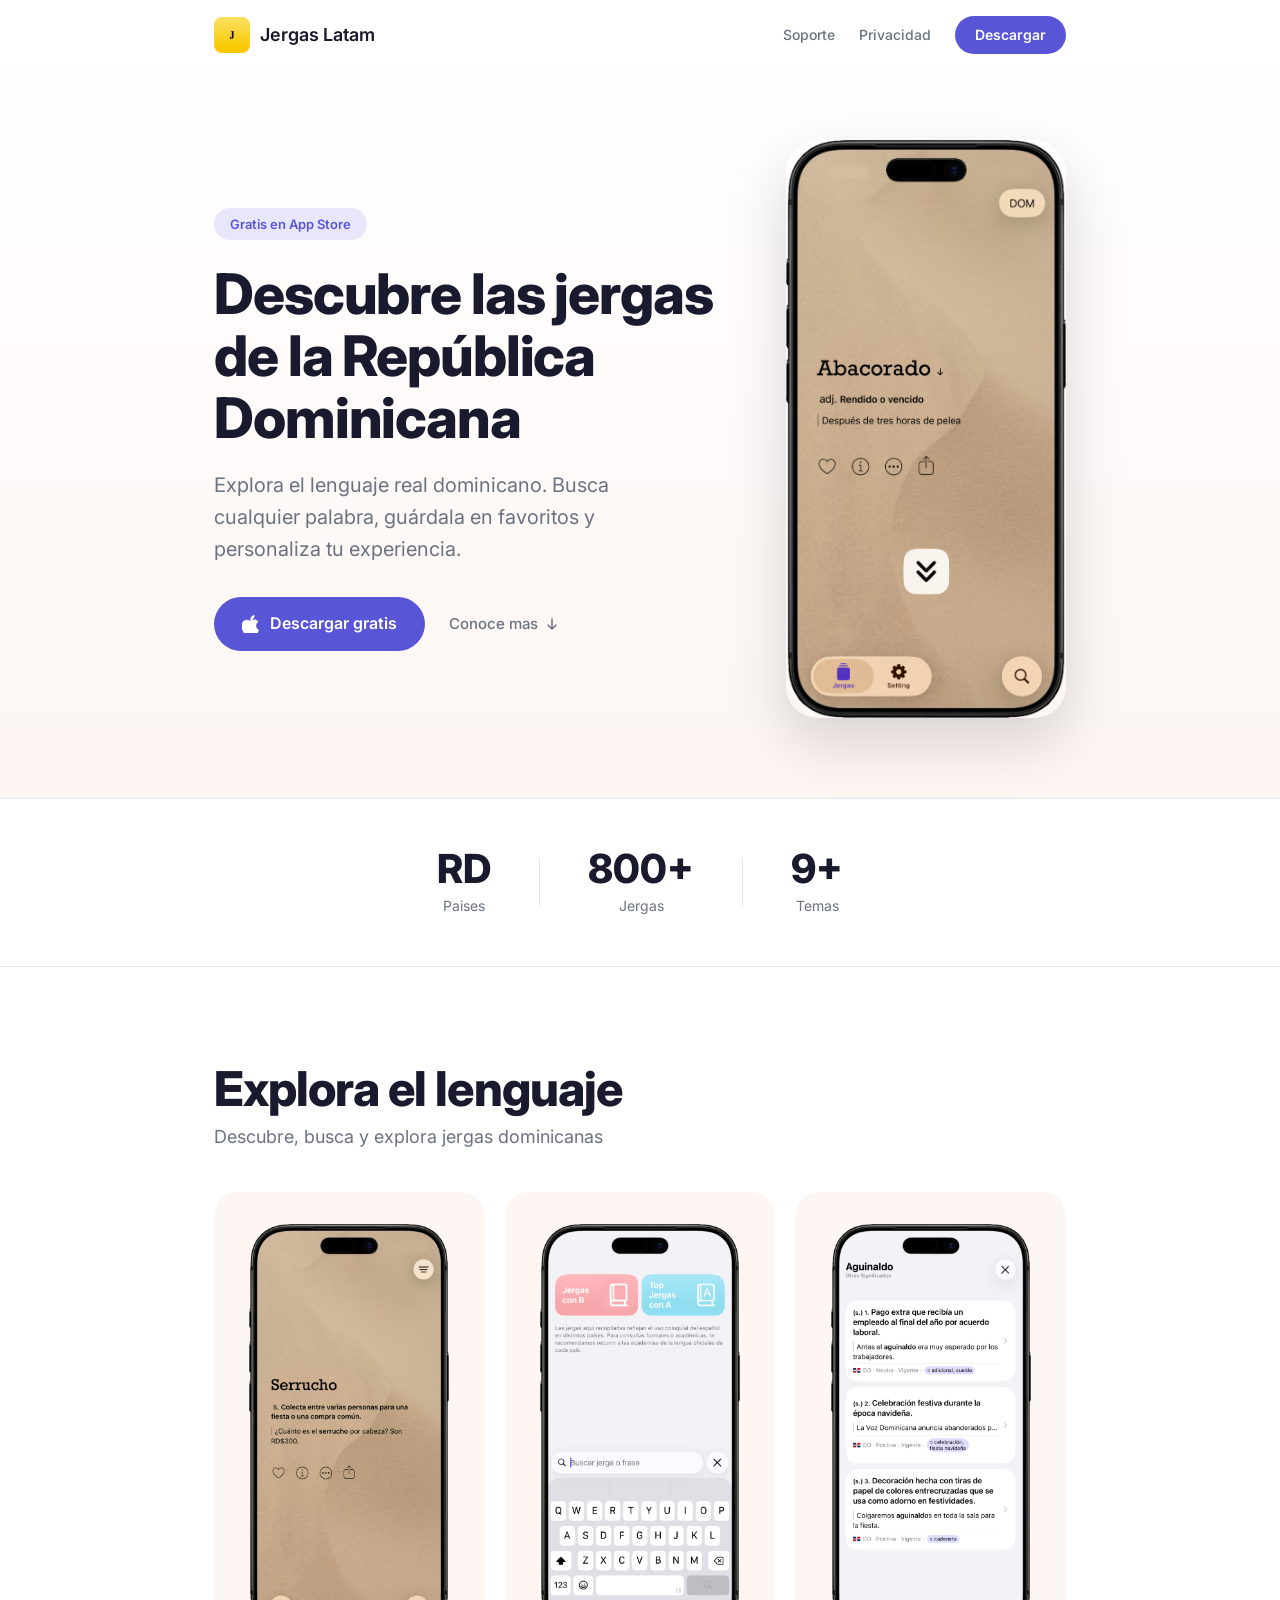
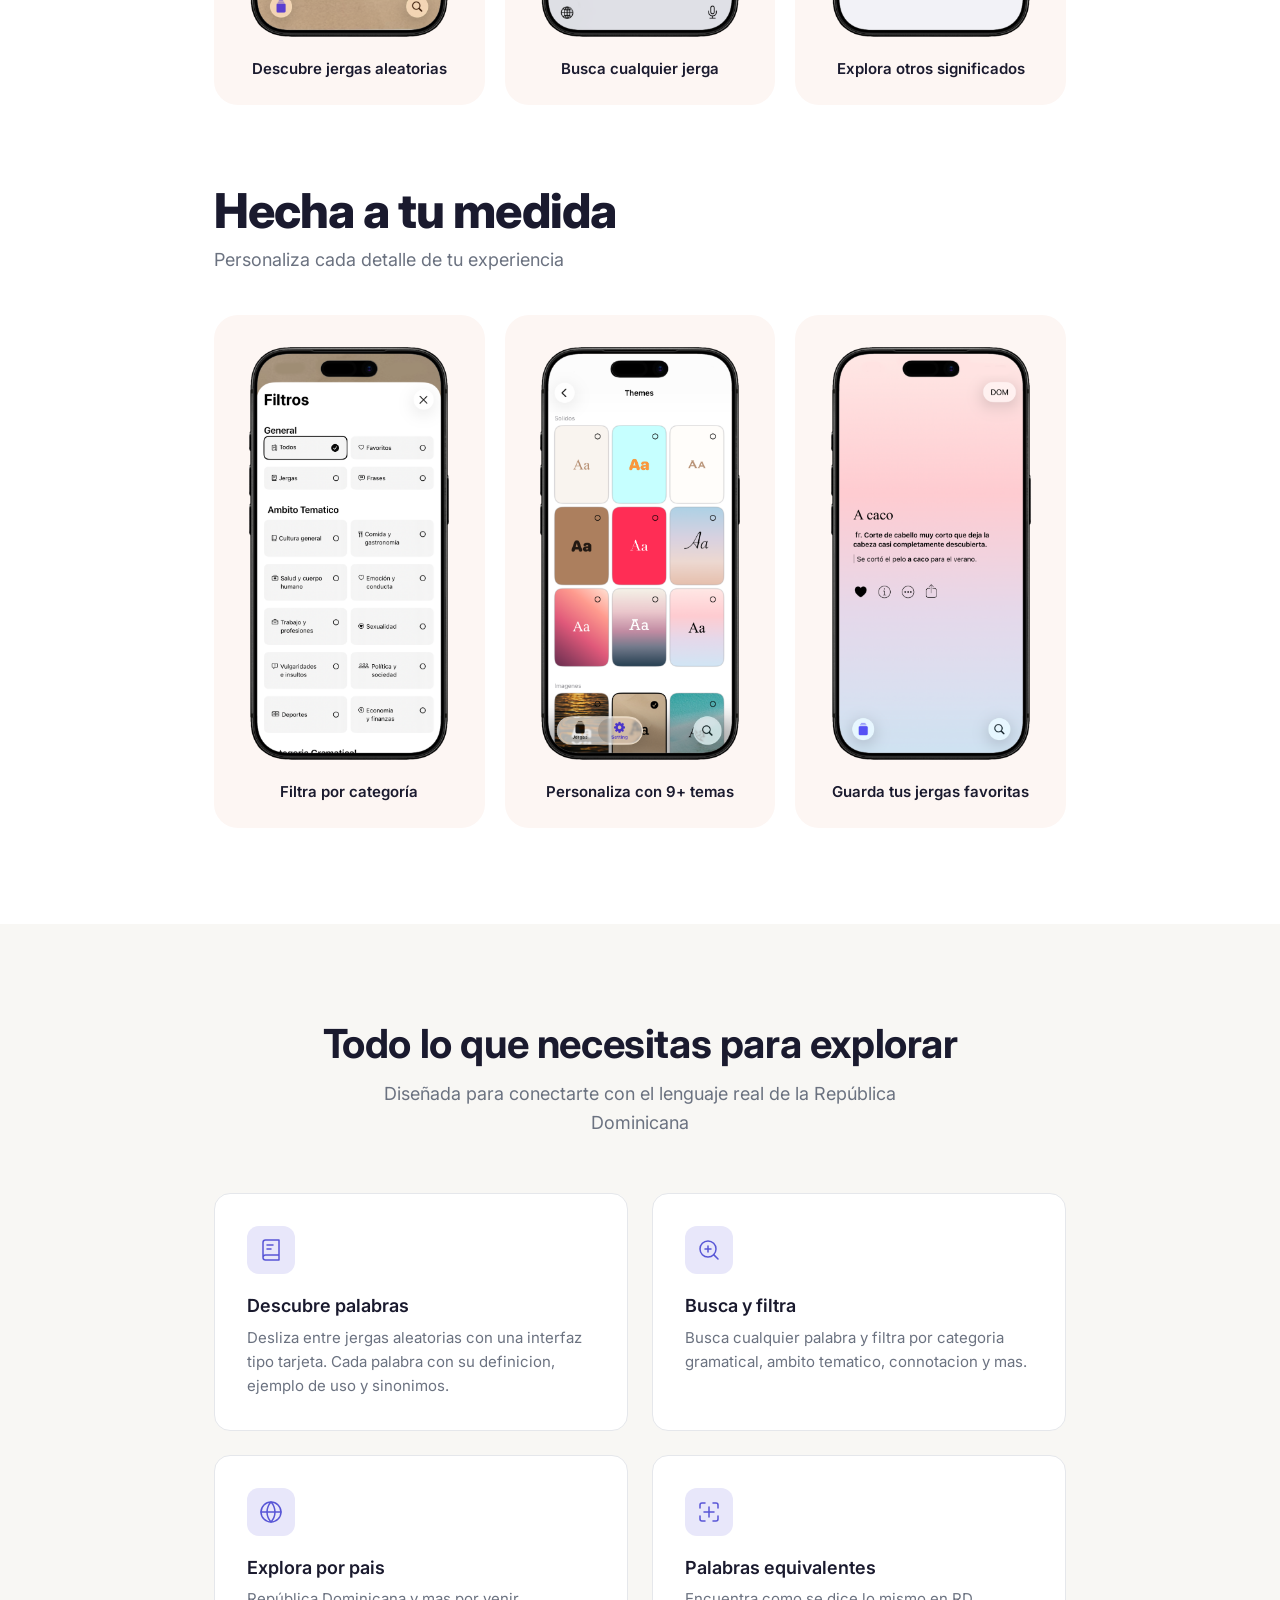
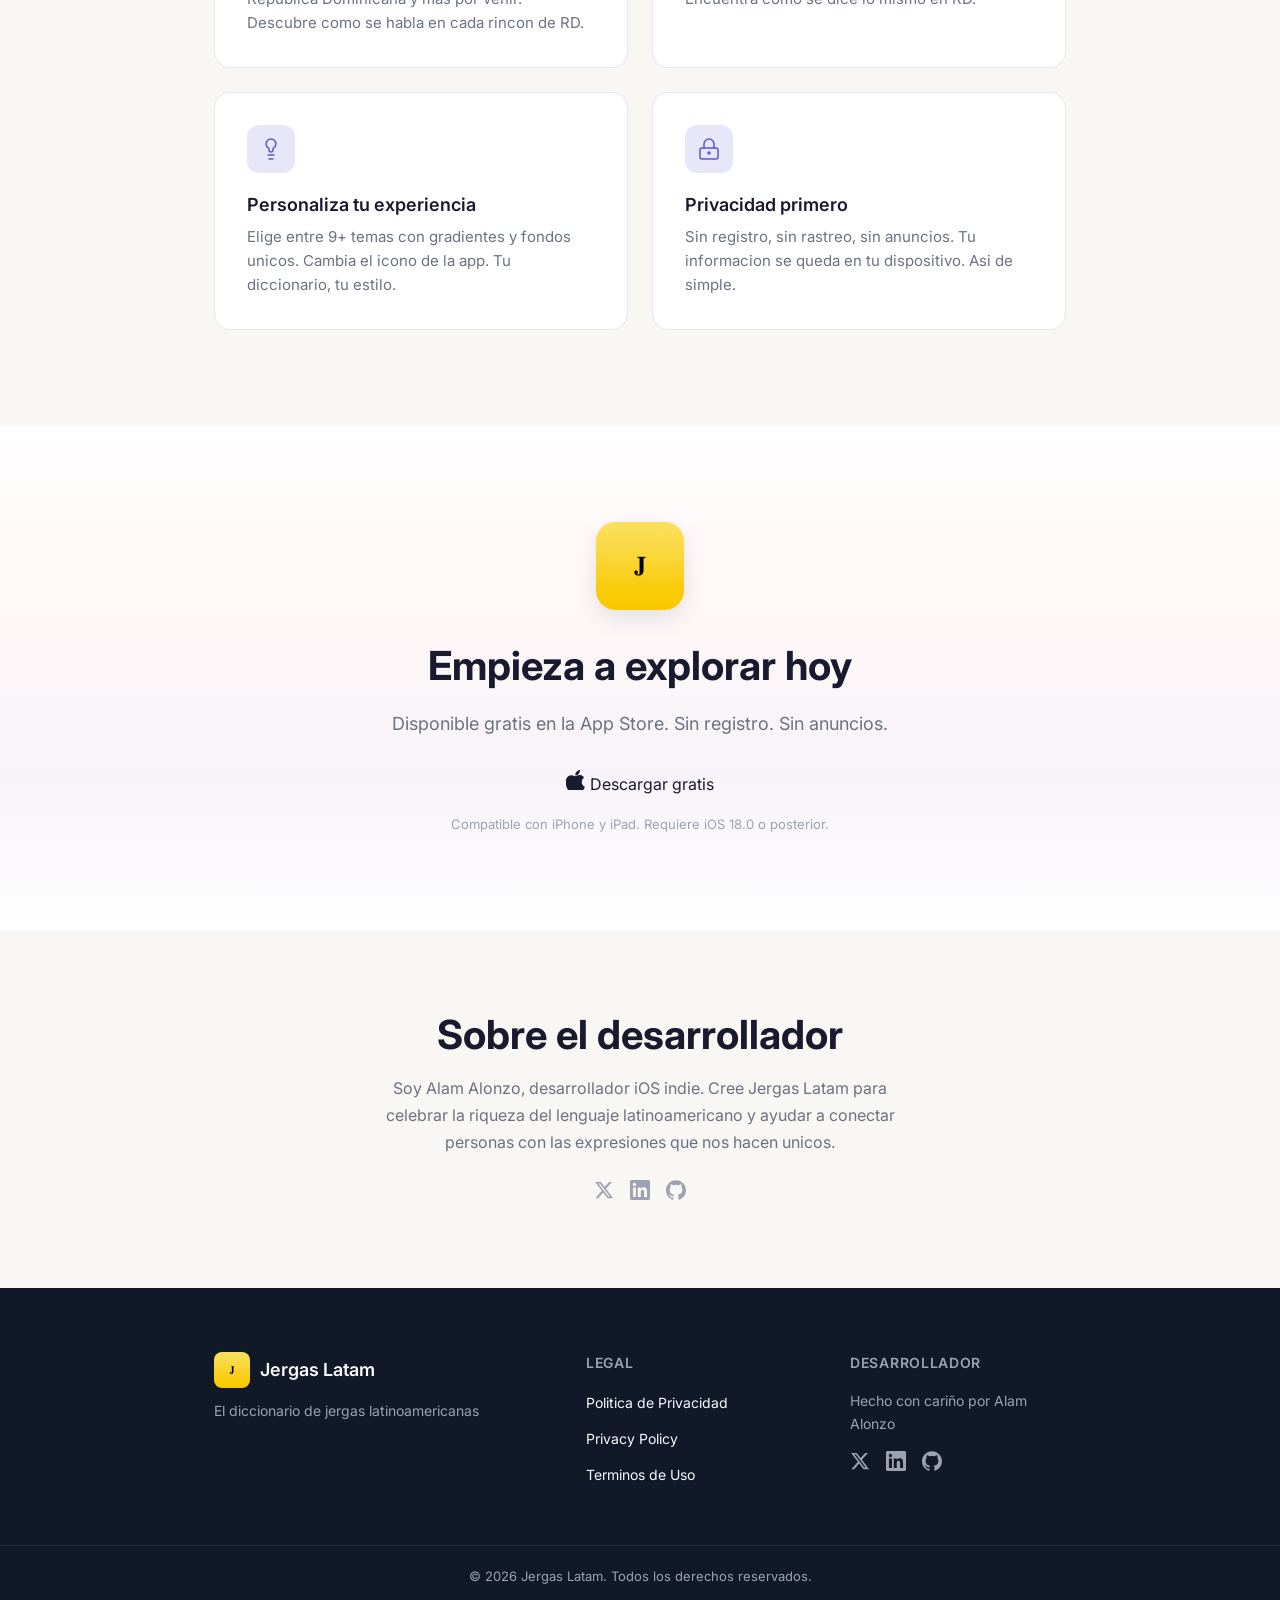
==== commit 0ae2a5a5: "Update App Store link in index.html" ====
--- a/index.html
+++ b/index.html
@@ -233,7 +233,7 @@
       <img src="assets/images/app-icon.png" alt="Jergas Latam" class="cta-icon">
       <h2>Empieza a explorar hoy</h2>
       <p>Disponible gratis en la App Store. Sin registro. Sin anuncios.</p>
-      <a href="#" class="btn-capsule btn-capsule-lg" aria-label="Descargar en App Store">
+      <a href="#" class="https://apps.apple.com/app/id6757483308" aria-label="Descargar en App Store">
         <svg width="20" height="20" viewBox="0 0 24 24" fill="currentColor"><path d="M18.9 14.3C18.9 10.8 21.7 9.1 21.8 9c-1.7-2.5-4.3-2.8-5.2-2.9-2.2-.2-4.3 1.3-5.4 1.3s-2.8-1.3-4.7-1.2c-2.4 0-4.6 1.4-5.8 3.6-2.5 4.3-.6 10.7 1.8 14.2 1.2 1.7 2.6 3.6 4.5 3.6 1.8-.1 2.5-1.2 4.6-1.2 2.2 0 2.8 1.2 4.7 1.1 1.9 0 3.2-1.7 4.4-3.5 1.4-2 2-3.9 2-4-.1 0-3.8-1.5-3.8-5.7zM15.3 4.5c1-1.2 1.6-2.9 1.5-4.5-1.4.1-3.1.9-4.1 2.1-1 1.1-1.8 2.8-1.5 4.5 1.5.1 3.1-.8 4.1-2.1z"/></svg>
         Descargar gratis
       </a>
